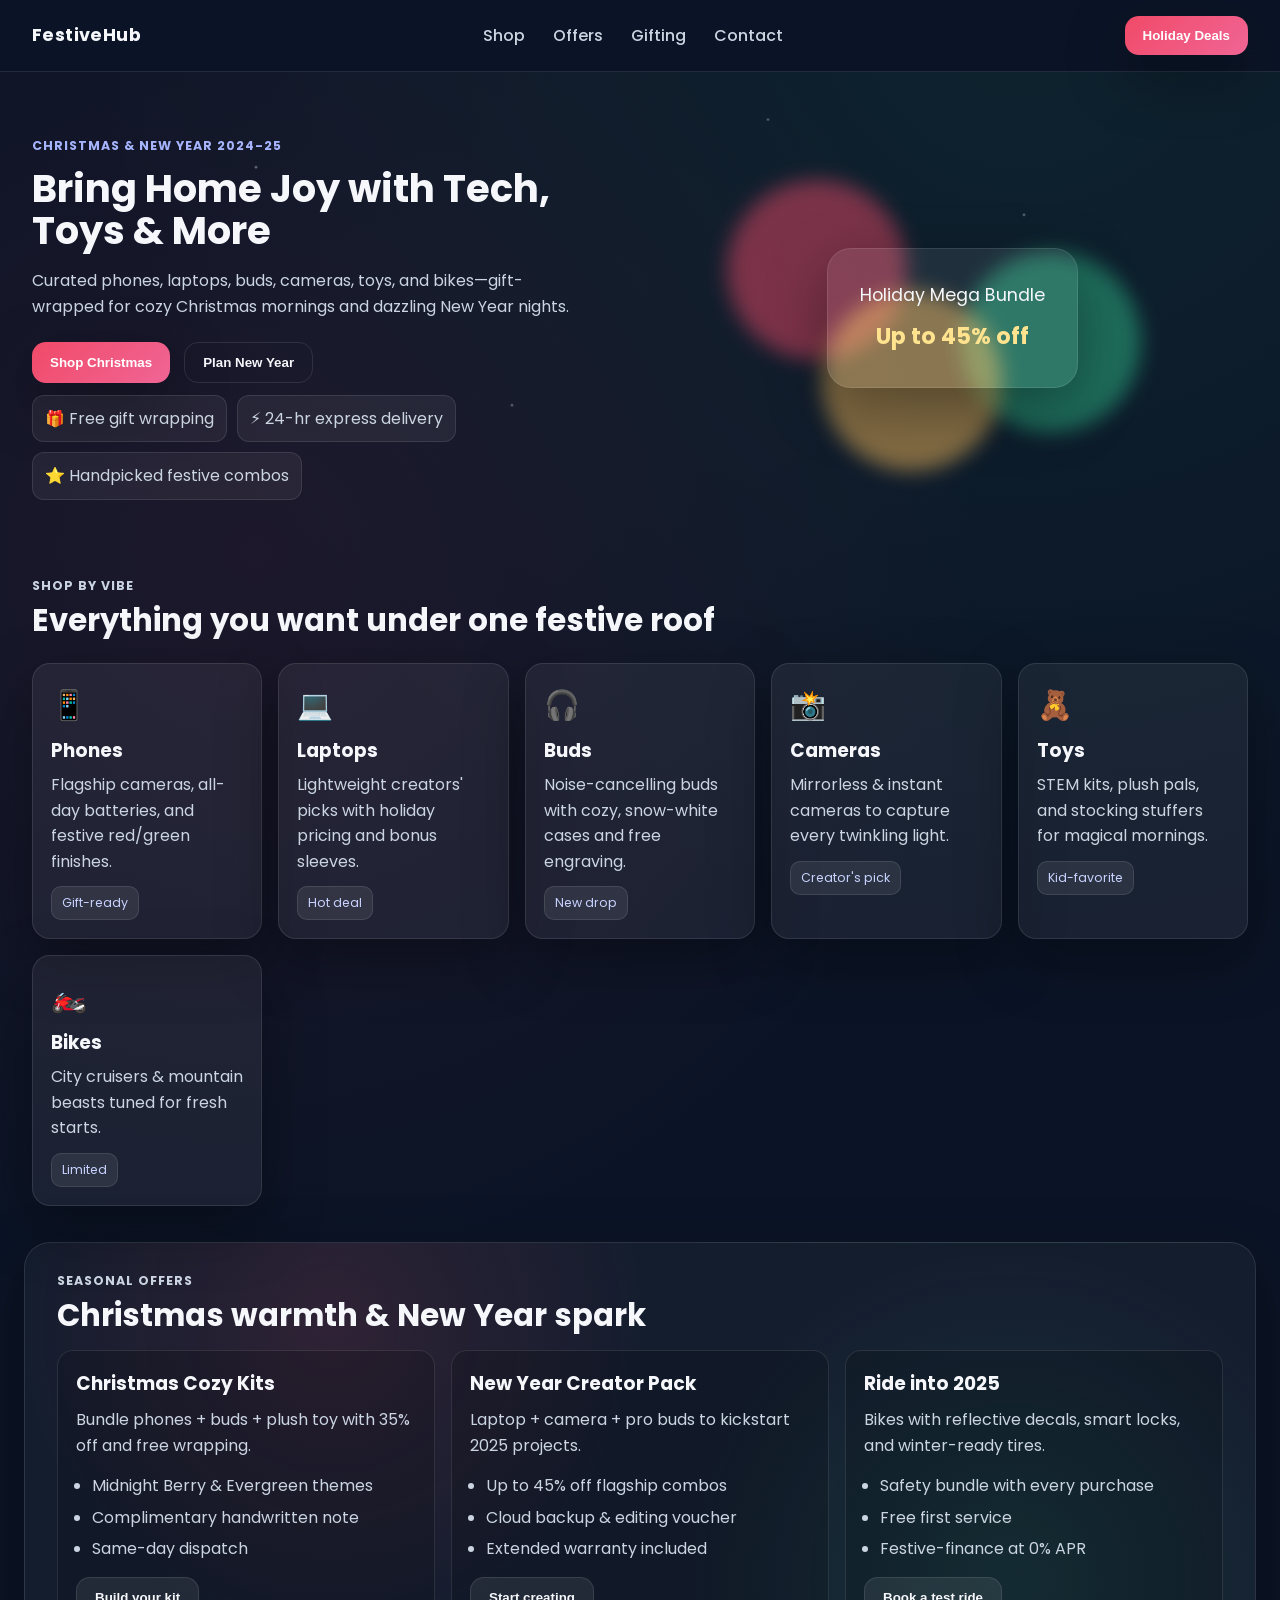
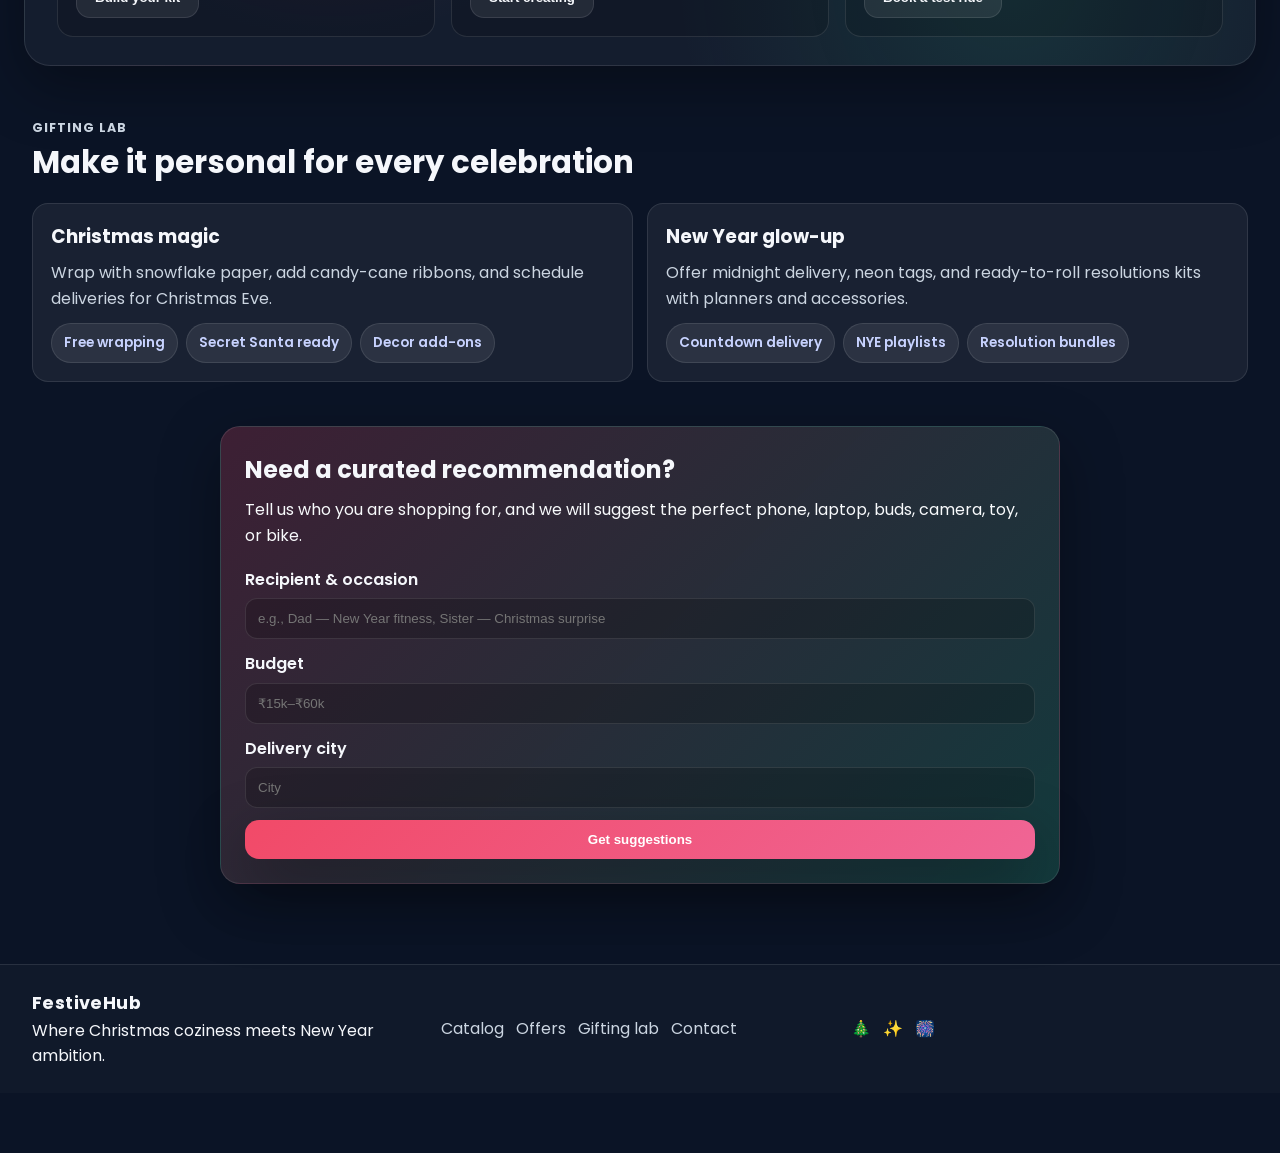
==== index.html @ 0bba8735 "Add festive holiday landing page" ====
<!DOCTYPE html>
<html lang="en">
<head>
  <meta charset="UTF-8" />
  <meta name="viewport" content="width=device-width, initial-scale=1.0" />
  <title>Holiday Tech & Toys Bazaar</title>
  <link rel="preconnect" href="https://fonts.googleapis.com">
  <link rel="preconnect" href="https://fonts.gstatic.com" crossorigin>
  <link href="https://fonts.googleapis.com/css2?family=Poppins:wght@300;400;600;700&display=swap" rel="stylesheet">
  <link rel="stylesheet" href="styles.css" />
</head>
<body>
  <header class="topbar">
    <div class="logo">FestiveHub</div>
    <nav class="nav">
      <a href="#categories">Shop</a>
      <a href="#offers">Offers</a>
      <a href="#gifting">Gifting</a>
      <a href="#contact">Contact</a>
    </nav>
    <button class="cta">Holiday Deals</button>
  </header>

  <main>
    <section class="hero">
      <div class="hero__content">
        <p class="eyebrow">Christmas &amp; New Year 2024-25</p>
        <h1>Bring Home Joy with Tech, Toys &amp; More</h1>
        <p class="lead">Curated phones, laptops, buds, cameras, toys, and bikes—gift-wrapped for cozy Christmas mornings and dazzling New Year nights.</p>
        <div class="hero__actions">
          <button class="primary">Shop Christmas</button>
          <button class="ghost">Plan New Year</button>
        </div>
        <div class="hero__badges">
          <span>🎁 Free gift wrapping</span>
          <span>⚡ 24-hr express delivery</span>
          <span>⭐ Handpicked festive combos</span>
        </div>
      </div>
      <div class="hero__visual">
        <div class="orb orb--red"></div>
        <div class="orb orb--green"></div>
        <div class="orb orb--gold"></div>
        <div class="card">Holiday Mega Bundle<br><strong>Up to 45% off</strong></div>
      </div>
      <div class="snow"></div>
    </section>

    <section id="categories" class="section">
      <div class="section__header">
        <p class="eyebrow">Shop by vibe</p>
        <h2>Everything you want under one festive roof</h2>
      </div>
      <div class="grid grid--categories">
        <article class="card-tile">
          <div class="icon">📱</div>
          <h3>Phones</h3>
          <p>Flagship cameras, all-day batteries, and festive red/green finishes.</p>
          <span class="tag">Gift-ready</span>
        </article>
        <article class="card-tile">
          <div class="icon">💻</div>
          <h3>Laptops</h3>
          <p>Lightweight creators' picks with holiday pricing and bonus sleeves.</p>
          <span class="tag">Hot deal</span>
        </article>
        <article class="card-tile">
          <div class="icon">🎧</div>
          <h3>Buds</h3>
          <p>Noise-cancelling buds with cozy, snow-white cases and free engraving.</p>
          <span class="tag">New drop</span>
        </article>
        <article class="card-tile">
          <div class="icon">📸</div>
          <h3>Cameras</h3>
          <p>Mirrorless &amp; instant cameras to capture every twinkling light.</p>
          <span class="tag">Creator's pick</span>
        </article>
        <article class="card-tile">
          <div class="icon">🧸</div>
          <h3>Toys</h3>
          <p>STEM kits, plush pals, and stocking stuffers for magical mornings.</p>
          <span class="tag">Kid-favorite</span>
        </article>
        <article class="card-tile">
          <div class="icon">🏍️</div>
          <h3>Bikes</h3>
          <p>City cruisers &amp; mountain beasts tuned for fresh starts.</p>
          <span class="tag">Limited</span>
        </article>
      </div>
    </section>

    <section id="offers" class="section section--accent">
      <div class="section__header">
        <p class="eyebrow">Seasonal offers</p>
        <h2>Christmas warmth &amp; New Year spark</h2>
      </div>
      <div class="grid grid--offers">
        <article class="offer">
          <h3>Christmas Cozy Kits</h3>
          <p>Bundle phones + buds + plush toy with 35% off and free wrapping.</p>
          <ul>
            <li>Midnight Berry &amp; Evergreen themes</li>
            <li>Complimentary handwritten note</li>
            <li>Same-day dispatch</li>
          </ul>
          <button class="secondary">Build your kit</button>
        </article>
        <article class="offer">
          <h3>New Year Creator Pack</h3>
          <p>Laptop + camera + pro buds to kickstart 2025 projects.</p>
          <ul>
            <li>Up to 45% off flagship combos</li>
            <li>Cloud backup &amp; editing voucher</li>
            <li>Extended warranty included</li>
          </ul>
          <button class="secondary">Start creating</button>
        </article>
        <article class="offer">
          <h3>Ride into 2025</h3>
          <p>Bikes with reflective decals, smart locks, and winter-ready tires.</p>
          <ul>
            <li>Safety bundle with every purchase</li>
            <li>Free first service</li>
            <li>Festive-finance at 0% APR</li>
          </ul>
          <button class="secondary">Book a test ride</button>
        </article>
      </div>
    </section>

    <section id="gifting" class="section section--split">
      <div class="section__header">
        <p class="eyebrow">Gifting lab</p>
        <h2>Make it personal for every celebration</h2>
      </div>
      <div class="split">
        <div class="panel">
          <h3>Christmas magic</h3>
          <p>Wrap with snowflake paper, add candy-cane ribbons, and schedule deliveries for Christmas Eve.</p>
          <div class="pill-group">
            <span class="pill">Free wrapping</span>
            <span class="pill">Secret Santa ready</span>
            <span class="pill">Decor add-ons</span>
          </div>
        </div>
        <div class="panel">
          <h3>New Year glow-up</h3>
          <p>Offer midnight delivery, neon tags, and ready-to-roll resolutions kits with planners and accessories.</p>
          <div class="pill-group">
            <span class="pill">Countdown delivery</span>
            <span class="pill">NYE playlists</span>
            <span class="pill">Resolution bundles</span>
          </div>
        </div>
      </div>
    </section>

    <section id="contact" class="section section--cta">
      <div class="cta-block">
        <h2>Need a curated recommendation?</h2>
        <p>Tell us who you are shopping for, and we will suggest the perfect phone, laptop, buds, camera, toy, or bike.</p>
        <form class="cta-form">
          <label>
            Recipient &amp; occasion
            <input type="text" placeholder="e.g., Dad — New Year fitness, Sister — Christmas surprise" required />
          </label>
          <label>
            Budget
            <input type="text" placeholder="₹15k–₹60k" />
          </label>
          <label>
            Delivery city
            <input type="text" placeholder="City" />
          </label>
          <button type="submit" class="primary">Get suggestions</button>
        </form>
      </div>
    </section>
  </main>

  <footer class="footer">
    <div>
      <div class="logo">FestiveHub</div>
      <p>Where Christmas coziness meets New Year ambition.</p>
    </div>
    <div class="footer__links">
      <a href="#categories">Catalog</a>
      <a href="#offers">Offers</a>
      <a href="#gifting">Gifting lab</a>
      <a href="#contact">Contact</a>
    </div>
    <div class="footer__socials">
      <span>🎄</span>
      <span>✨</span>
      <span>🎆</span>
    </div>
  </footer>
</body>
</html>
---- styles.css ----
:root {
  --bg: #0b1426;
  --card: rgba(255, 255, 255, 0.06);
  --accent: #f14a68;
  --accent-2: #35d399;
  --text: #f5f7fb;
  --muted: #cbd5e1;
  --border: rgba(255, 255, 255, 0.1);
  --shadow: 0 20px 60px rgba(0, 0, 0, 0.35);
}

* {
  box-sizing: border-box;
  margin: 0;
  padding: 0;
}

body {
  font-family: 'Poppins', system-ui, -apple-system, sans-serif;
  background: radial-gradient(circle at 20% 20%, rgba(241, 74, 104, 0.08), transparent 30%),
    radial-gradient(circle at 80% 0%, rgba(53, 211, 153, 0.08), transparent 32%),
    var(--bg);
  color: var(--text);
  line-height: 1.6;
  min-height: 100vh;
  padding-bottom: 60px;
}

.topbar {
  position: sticky;
  top: 0;
  z-index: 20;
  display: flex;
  align-items: center;
  justify-content: space-between;
  padding: 16px 32px;
  background: rgba(11, 20, 38, 0.92);
  backdrop-filter: blur(12px);
  border-bottom: 1px solid var(--border);
}

.logo {
  font-weight: 700;
  letter-spacing: 0.4px;
  font-size: 1.1rem;
}

.nav a {
  color: var(--muted);
  text-decoration: none;
  margin: 0 12px;
  font-weight: 500;
  transition: color 0.2s ease;
}

.nav a:hover {
  color: var(--text);
}

.cta,
.primary,
.ghost,
.secondary {
  border: none;
  outline: none;
  cursor: pointer;
  font-weight: 600;
  padding: 12px 18px;
  border-radius: 14px;
  transition: transform 0.15s ease, box-shadow 0.2s ease, background 0.2s ease;
}

.cta,
.primary {
  background: linear-gradient(135deg, var(--accent), #f06595);
  color: #fff;
  box-shadow: var(--shadow);
}

.ghost {
  background: transparent;
  color: var(--text);
  border: 1px solid var(--border);
}

.secondary {
  background: rgba(255, 255, 255, 0.08);
  color: var(--text);
  border: 1px solid var(--border);
}

.cta:hover,
.primary:hover,
.ghost:hover,
.secondary:hover {
  transform: translateY(-1px);
  box-shadow: 0 10px 30px rgba(0, 0, 0, 0.2);
}

.hero {
  display: grid;
  grid-template-columns: repeat(auto-fit, minmax(320px, 1fr));
  gap: 32px;
  padding: 64px 32px 48px;
  position: relative;
  overflow: hidden;
}

.hero__content h1 {
  font-size: clamp(2.4rem, 3vw, 3.4rem);
  line-height: 1.1;
  margin: 12px 0 16px;
}

.hero__content .lead {
  color: var(--muted);
  max-width: 560px;
}

.hero__actions {
  display: flex;
  gap: 14px;
  margin: 22px 0 12px;
  flex-wrap: wrap;
}

.hero__badges {
  display: flex;
  gap: 10px;
  flex-wrap: wrap;
  color: var(--muted);
}

.hero__badges span {
  padding: 10px 12px;
  border-radius: 12px;
  background: rgba(255, 255, 255, 0.06);
  border: 1px solid var(--border);
}

.hero__visual {
  position: relative;
  min-height: 260px;
  display: grid;
  place-items: center;
}

.orb {
  position: absolute;
  width: 180px;
  height: 180px;
  border-radius: 50%;
  filter: blur(10px);
  opacity: 0.8;
}

.orb--red { background: rgba(241, 74, 104, 0.6); top: 12%; left: 12%; }
.orb--green { background: rgba(53, 211, 153, 0.55); top: 32%; right: 18%; }
.orb--gold { background: rgba(255, 193, 94, 0.6); bottom: 8%; left: 28%; }

.hero__visual .card {
  position: relative;
  padding: 32px;
  border-radius: 24px;
  background: rgba(255, 255, 255, 0.08);
  border: 1px solid var(--border);
  box-shadow: var(--shadow);
  text-align: center;
  font-size: 1.1rem;
  color: var(--text);
}

.hero__visual .card strong {
  display: block;
  margin-top: 10px;
  font-size: 1.4rem;
  color: #ffe38f;
}

.snow {
  pointer-events: none;
  position: absolute;
  inset: 0;
  background-image: radial-gradient(2px 2px at 20% 20%, rgba(255, 255, 255, 0.8), transparent),
    radial-gradient(2px 2px at 80% 30%, rgba(255, 255, 255, 0.7), transparent),
    radial-gradient(2px 2px at 40% 70%, rgba(255, 255, 255, 0.65), transparent),
    radial-gradient(2px 2px at 60% 10%, rgba(255, 255, 255, 0.6), transparent);
  animation: snowfall 8s linear infinite;
  opacity: 0.6;
}

@keyframes snowfall {
  from { background-position: 0 0, 0 0, 0 0, 0 0; }
  to { background-position: 0 50px, 0 80px, 0 60px, 0 70px; }
}

.section {
  padding: 28px 32px 12px;
}

.section__header h2 {
  font-size: clamp(1.8rem, 2.4vw, 2.4rem);
  margin-bottom: 10px;
}

.section__header p {
  color: var(--muted);
}

.eyebrow {
  letter-spacing: 0.08em;
  text-transform: uppercase;
  font-weight: 700;
  font-size: 0.78rem;
  color: #a5b4fc;
}

.grid {
  display: grid;
  gap: 16px;
}

.grid--categories {
  grid-template-columns: repeat(auto-fit, minmax(220px, 1fr));
  margin-top: 18px;
}

.card-tile {
  padding: 18px;
  background: var(--card);
  border-radius: 18px;
  border: 1px solid var(--border);
  box-shadow: var(--shadow);
  min-height: 180px;
}

.card-tile .icon {
  font-size: 1.8rem;
  margin-bottom: 8px;
}

.card-tile p {
  color: var(--muted);
  margin: 6px 0 12px;
}

.tag {
  display: inline-block;
  padding: 6px 10px;
  border-radius: 10px;
  background: rgba(255, 255, 255, 0.08);
  color: #c7d2fe;
  font-size: 0.78rem;
  border: 1px solid var(--border);
}

.section--accent {
  margin: 24px;
  border-radius: 26px;
  background: radial-gradient(circle at 25% 20%, rgba(241, 74, 104, 0.12), transparent 32%),
    radial-gradient(circle at 80% 80%, rgba(53, 211, 153, 0.12), transparent 32%),
    rgba(255, 255, 255, 0.04);
  border: 1px solid var(--border);
  box-shadow: var(--shadow);
}

.grid--offers {
  grid-template-columns: repeat(auto-fit, minmax(260px, 1fr));
  margin: 8px 0 16px;
}

.offer {
  padding: 18px;
  border-radius: 16px;
  border: 1px solid var(--border);
  background: rgba(0, 0, 0, 0.15);
}

.offer h3 { margin-bottom: 8px; }
.offer p { color: var(--muted); margin-bottom: 12px; }
.offer ul { margin: 0 0 12px 16px; color: var(--muted); }
.offer li { padding: 3px 0; }

.section--split .split {
  display: grid;
  grid-template-columns: repeat(auto-fit, minmax(280px, 1fr));
  gap: 14px;
  margin-top: 16px;
}

.panel {
  padding: 18px;
  border-radius: 16px;
  border: 1px solid var(--border);
  background: var(--card);
}

.panel p { color: var(--muted); margin: 8px 0 12px; }

.pill-group { display: flex; flex-wrap: wrap; gap: 8px; }
.pill {
  padding: 8px 12px;
  border-radius: 999px;
  background: rgba(255, 255, 255, 0.08);
  border: 1px solid var(--border);
  color: #c7d2fe;
  font-weight: 600;
  font-size: 0.85rem;
}

.section--cta {
  padding: 32px 32px 48px;
}

.cta-block {
  margin: 0 auto;
  max-width: 840px;
  padding: 24px;
  border-radius: 20px;
  background: linear-gradient(135deg, rgba(241, 74, 104, 0.22), rgba(53, 211, 153, 0.2));
  border: 1px solid var(--border);
  box-shadow: var(--shadow);
}

.cta-block p { color: #f8fafc; margin: 8px 0 18px; }

.cta-form {
  display: grid;
  gap: 12px;
}

.cta-form label {
  display: grid;
  gap: 6px;
  font-weight: 600;
  color: var(--text);
}

.cta-form input {
  padding: 12px;
  border-radius: 12px;
  border: 1px solid var(--border);
  background: rgba(0, 0, 0, 0.2);
  color: var(--text);
  outline: none;
}

.cta-form input:focus {
  border-color: rgba(241, 74, 104, 0.8);
  box-shadow: 0 0 0 3px rgba(241, 74, 104, 0.2);
}

.footer {
  margin-top: 32px;
  padding: 24px 32px;
  display: grid;
  grid-template-columns: repeat(auto-fit, minmax(180px, 1fr));
  gap: 12px;
  align-items: center;
  border-top: 1px solid var(--border);
  background: rgba(255, 255, 255, 0.02);
}

.footer__links,
.footer__socials {
  display: flex;
  gap: 12px;
  flex-wrap: wrap;
}

.footer__links a {
  color: var(--muted);
  text-decoration: none;
}

.footer__links a:hover { color: var(--text); }

@media (max-width: 720px) {
  .topbar { flex-wrap: wrap; gap: 12px; }
  .nav { width: 100%; display: flex; justify-content: space-between; }
  .hero { padding-top: 32px; }
  .cta-form { grid-template-columns: 1fr; }
}
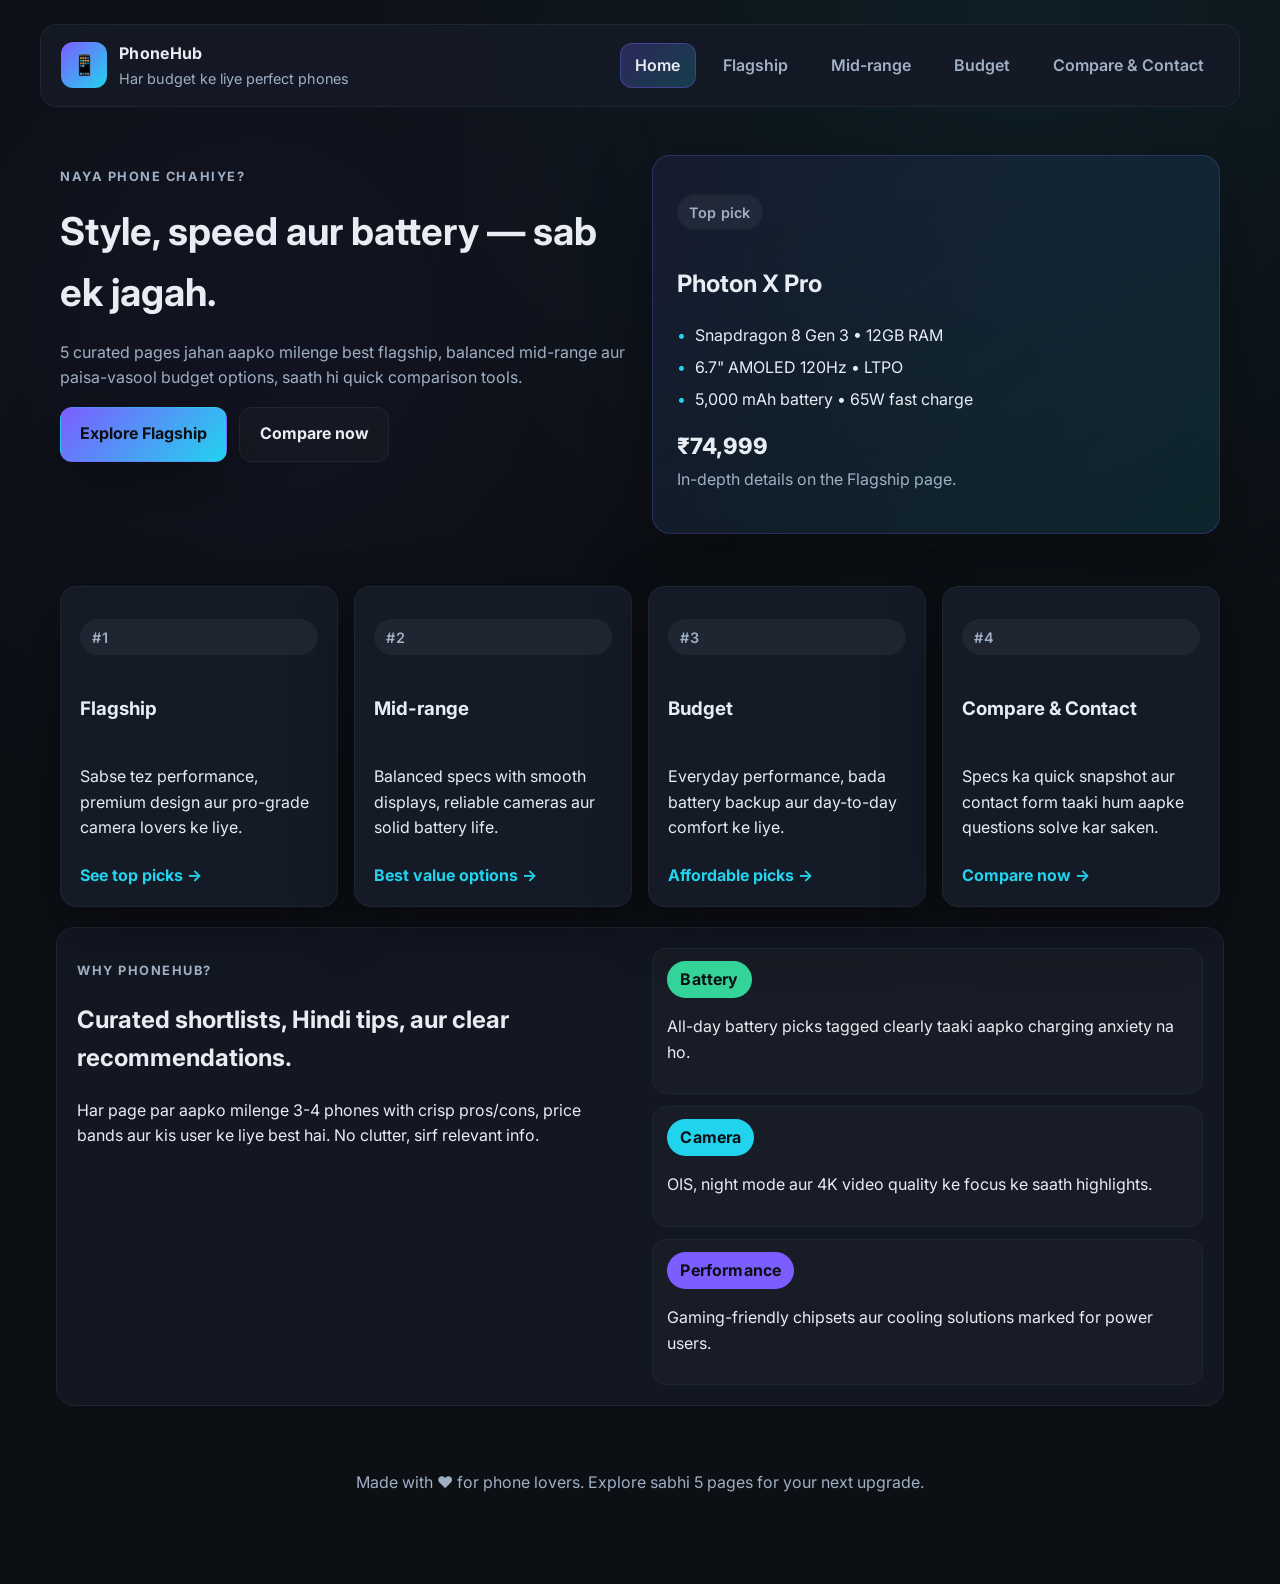
==== commit e88ea245: "Add PhoneHub multi-page phone website" ====
--- a/index.html
+++ b/index.html
@@ -1,201 +1,105 @@
 <!DOCTYPE html>
 <html lang="en">
 <head>
-  <meta charset="UTF-8" />
-  <meta name="viewport" content="width=device-width, initial-scale=1.0" />
-  <title>Holiday Tech & Toys Bazaar</title>
-  <link rel="preconnect" href="https://fonts.googleapis.com">
-  <link rel="preconnect" href="https://fonts.gstatic.com" crossorigin>
-  <link href="https://fonts.googleapis.com/css2?family=Poppins:wght@300;400;600;700&display=swap" rel="stylesheet">
-  <link rel="stylesheet" href="styles.css" />
+  <meta charset="UTF-8">
+  <meta name="viewport" content="width=device-width, initial-scale=1.0">
+  <title>PhoneHub | Home</title>
+  <link rel="stylesheet" href="assets/style.css">
 </head>
 <body>
-  <header class="topbar">
-    <div class="logo">FestiveHub</div>
-    <nav class="nav">
-      <a href="#categories">Shop</a>
-      <a href="#offers">Offers</a>
-      <a href="#gifting">Gifting</a>
-      <a href="#contact">Contact</a>
+  <header class="site-header">
+    <div class="brand">
+      <span class="brand-mark">📱</span>
+      <div>
+        <p class="brand-name">PhoneHub</p>
+        <p class="brand-tagline">Har budget ke liye perfect phones</p>
+      </div>
+    </div>
+    <nav>
+      <a class="active" href="index.html">Home</a>
+      <a href="flagship.html">Flagship</a>
+      <a href="midrange.html">Mid-range</a>
+      <a href="budget.html">Budget</a>
+      <a href="compare.html">Compare & Contact</a>
     </nav>
-    <button class="cta">Holiday Deals</button>
   </header>
 
   <main>
     <section class="hero">
-      <div class="hero__content">
-        <p class="eyebrow">Christmas &amp; New Year 2024-25</p>
-        <h1>Bring Home Joy with Tech, Toys &amp; More</h1>
-        <p class="lead">Curated phones, laptops, buds, cameras, toys, and bikes—gift-wrapped for cozy Christmas mornings and dazzling New Year nights.</p>
-        <div class="hero__actions">
-          <button class="primary">Shop Christmas</button>
-          <button class="ghost">Plan New Year</button>
-        </div>
-        <div class="hero__badges">
-          <span>🎁 Free gift wrapping</span>
-          <span>⚡ 24-hr express delivery</span>
-          <span>⭐ Handpicked festive combos</span>
+      <div class="hero-text">
+        <p class="eyebrow">Naya phone chahiye?</p>
+        <h1>Style, speed aur battery — sab ek jagah.</h1>
+        <p class="lead">5 curated pages jahan aapko milenge best flagship, balanced mid-range aur paisa-vasool budget options, saath hi quick comparison tools.</p>
+        <div class="hero-actions">
+          <a class="btn primary" href="flagship.html">Explore Flagship</a>
+          <a class="btn ghost" href="compare.html">Compare now</a>
         </div>
       </div>
-      <div class="hero__visual">
-        <div class="orb orb--red"></div>
-        <div class="orb orb--green"></div>
-        <div class="orb orb--gold"></div>
-        <div class="card">Holiday Mega Bundle<br><strong>Up to 45% off</strong></div>
-      </div>
-      <div class="snow"></div>
-    </section>
-
-    <section id="categories" class="section">
-      <div class="section__header">
-        <p class="eyebrow">Shop by vibe</p>
-        <h2>Everything you want under one festive roof</h2>
-      </div>
-      <div class="grid grid--categories">
-        <article class="card-tile">
-          <div class="icon">📱</div>
-          <h3>Phones</h3>
-          <p>Flagship cameras, all-day batteries, and festive red/green finishes.</p>
-          <span class="tag">Gift-ready</span>
-        </article>
-        <article class="card-tile">
-          <div class="icon">💻</div>
-          <h3>Laptops</h3>
-          <p>Lightweight creators' picks with holiday pricing and bonus sleeves.</p>
-          <span class="tag">Hot deal</span>
-        </article>
-        <article class="card-tile">
-          <div class="icon">🎧</div>
-          <h3>Buds</h3>
-          <p>Noise-cancelling buds with cozy, snow-white cases and free engraving.</p>
-          <span class="tag">New drop</span>
-        </article>
-        <article class="card-tile">
-          <div class="icon">📸</div>
-          <h3>Cameras</h3>
-          <p>Mirrorless &amp; instant cameras to capture every twinkling light.</p>
-          <span class="tag">Creator's pick</span>
-        </article>
-        <article class="card-tile">
-          <div class="icon">🧸</div>
-          <h3>Toys</h3>
-          <p>STEM kits, plush pals, and stocking stuffers for magical mornings.</p>
-          <span class="tag">Kid-favorite</span>
-        </article>
-        <article class="card-tile">
-          <div class="icon">🏍️</div>
-          <h3>Bikes</h3>
-          <p>City cruisers &amp; mountain beasts tuned for fresh starts.</p>
-          <span class="tag">Limited</span>
-        </article>
+      <div class="hero-card">
+        <p class="card-label">Top pick</p>
+        <h2>Photon X Pro</h2>
+        <ul class="spec-list">
+          <li>Snapdragon 8 Gen 3 • 12GB RAM</li>
+          <li>6.7" AMOLED 120Hz • LTPO</li>
+          <li>5,000 mAh battery • 65W fast charge</li>
+        </ul>
+        <p class="price">₹74,999</p>
+        <p class="note">In-depth details on the Flagship page.</p>
       </div>
     </section>
 
-    <section id="offers" class="section section--accent">
-      <div class="section__header">
-        <p class="eyebrow">Seasonal offers</p>
-        <h2>Christmas warmth &amp; New Year spark</h2>
+    <section class="grid">
+      <div class="card">
+        <p class="card-label">#1</p>
+        <h3>Flagship</h3>
+        <p>Sabse tez performance, premium design aur pro-grade camera lovers ke liye.</p>
+        <a class="inline-link" href="flagship.html">See top picks →</a>
       </div>
-      <div class="grid grid--offers">
-        <article class="offer">
-          <h3>Christmas Cozy Kits</h3>
-          <p>Bundle phones + buds + plush toy with 35% off and free wrapping.</p>
-          <ul>
-            <li>Midnight Berry &amp; Evergreen themes</li>
-            <li>Complimentary handwritten note</li>
-            <li>Same-day dispatch</li>
-          </ul>
-          <button class="secondary">Build your kit</button>
-        </article>
-        <article class="offer">
-          <h3>New Year Creator Pack</h3>
-          <p>Laptop + camera + pro buds to kickstart 2025 projects.</p>
-          <ul>
-            <li>Up to 45% off flagship combos</li>
-            <li>Cloud backup &amp; editing voucher</li>
-            <li>Extended warranty included</li>
-          </ul>
-          <button class="secondary">Start creating</button>
-        </article>
-        <article class="offer">
-          <h3>Ride into 2025</h3>
-          <p>Bikes with reflective decals, smart locks, and winter-ready tires.</p>
-          <ul>
-            <li>Safety bundle with every purchase</li>
-            <li>Free first service</li>
-            <li>Festive-finance at 0% APR</li>
-          </ul>
-          <button class="secondary">Book a test ride</button>
-        </article>
+      <div class="card">
+        <p class="card-label">#2</p>
+        <h3>Mid-range</h3>
+        <p>Balanced specs with smooth displays, reliable cameras aur solid battery life.</p>
+        <a class="inline-link" href="midrange.html">Best value options →</a>
+      </div>
+      <div class="card">
+        <p class="card-label">#3</p>
+        <h3>Budget</h3>
+        <p>Everyday performance, bada battery backup aur day-to-day comfort ke liye.</p>
+        <a class="inline-link" href="budget.html">Affordable picks →</a>
+      </div>
+      <div class="card">
+        <p class="card-label">#4</p>
+        <h3>Compare & Contact</h3>
+        <p>Specs ka quick snapshot aur contact form taaki hum aapke questions solve kar saken.</p>
+        <a class="inline-link" href="compare.html">Compare now →</a>
       </div>
     </section>
 
-    <section id="gifting" class="section section--split">
-      <div class="section__header">
-        <p class="eyebrow">Gifting lab</p>
-        <h2>Make it personal for every celebration</h2>
+    <section class="highlight">
+      <div>
+        <p class="eyebrow">Why PhoneHub?</p>
+        <h2>Curated shortlists, Hindi tips, aur clear recommendations.</h2>
+        <p>Har page par aapko milenge 3-4 phones with crisp pros/cons, price bands aur kis user ke liye best hai. No clutter, sirf relevant info.</p>
       </div>
-      <div class="split">
-        <div class="panel">
-          <h3>Christmas magic</h3>
-          <p>Wrap with snowflake paper, add candy-cane ribbons, and schedule deliveries for Christmas Eve.</p>
-          <div class="pill-group">
-            <span class="pill">Free wrapping</span>
-            <span class="pill">Secret Santa ready</span>
-            <span class="pill">Decor add-ons</span>
-          </div>
+      <div class="list">
+        <div class="list-item">
+          <span class="pill success">Battery</span>
+          <p>All-day battery picks tagged clearly taaki aapko charging anxiety na ho.</p>
         </div>
-        <div class="panel">
-          <h3>New Year glow-up</h3>
-          <p>Offer midnight delivery, neon tags, and ready-to-roll resolutions kits with planners and accessories.</p>
-          <div class="pill-group">
-            <span class="pill">Countdown delivery</span>
-            <span class="pill">NYE playlists</span>
-            <span class="pill">Resolution bundles</span>
-          </div>
+        <div class="list-item">
+          <span class="pill info">Camera</span>
+          <p>OIS, night mode aur 4K video quality ke focus ke saath highlights.</p>
         </div>
-      </div>
-    </section>
-
-    <section id="contact" class="section section--cta">
-      <div class="cta-block">
-        <h2>Need a curated recommendation?</h2>
-        <p>Tell us who you are shopping for, and we will suggest the perfect phone, laptop, buds, camera, toy, or bike.</p>
-        <form class="cta-form">
-          <label>
-            Recipient &amp; occasion
-            <input type="text" placeholder="e.g., Dad — New Year fitness, Sister — Christmas surprise" required />
-          </label>
-          <label>
-            Budget
-            <input type="text" placeholder="₹15k–₹60k" />
-          </label>
-          <label>
-            Delivery city
-            <input type="text" placeholder="City" />
-          </label>
-          <button type="submit" class="primary">Get suggestions</button>
-        </form>
+        <div class="list-item">
+          <span class="pill accent">Performance</span>
+          <p>Gaming-friendly chipsets aur cooling solutions marked for power users.</p>
+        </div>
       </div>
     </section>
   </main>
 
-  <footer class="footer">
-    <div>
-      <div class="logo">FestiveHub</div>
-      <p>Where Christmas coziness meets New Year ambition.</p>
-    </div>
-    <div class="footer__links">
-      <a href="#categories">Catalog</a>
-      <a href="#offers">Offers</a>
-      <a href="#gifting">Gifting lab</a>
-      <a href="#contact">Contact</a>
-    </div>
-    <div class="footer__socials">
-      <span>🎄</span>
-      <span>✨</span>
-      <span>🎆</span>
-    </div>
+  <footer class="site-footer">
+    <p>Made with ❤️ for phone lovers. Explore sabhi 5 pages for your next upgrade.</p>
   </footer>
 </body>
 </html>
--- a/assets/style.css
+++ b/assets/style.css
@@ -0,0 +1,469 @@
+@import url('https://fonts.googleapis.com/css2?family=Inter:wght@400;500;600;700&display=swap');
+
+:root {
+  --bg: #0c0f14;
+  --panel: #121722;
+  --muted: #9fb0c5;
+  --border: #1f2633;
+  --accent: #7c5dff;
+  --accent-2: #22d3ee;
+  --success: #34d399;
+  --danger: #f87171;
+  --text: #e8ecf3;
+  --card: #141a26;
+  --shadow: 0 20px 60px rgba(0, 0, 0, 0.35);
+}
+
+*,
+*::before,
+*::after {
+  box-sizing: border-box;
+}
+
+body {
+  margin: 0;
+  font-family: 'Inter', system-ui, -apple-system, BlinkMacSystemFont, 'Segoe UI', sans-serif;
+  background: radial-gradient(circle at 20% 20%, rgba(124, 93, 255, 0.06), transparent 32%),
+              radial-gradient(circle at 80% 0%, rgba(34, 211, 238, 0.08), transparent 35%),
+              var(--bg);
+  color: var(--text);
+  line-height: 1.6;
+  padding: 0 1rem 3rem;
+}
+
+a {
+  color: inherit;
+  text-decoration: none;
+}
+
+.site-header {
+  max-width: 1200px;
+  margin: 1.5rem auto 1rem;
+  padding: 1rem 1.25rem;
+  background: rgba(20, 26, 38, 0.85);
+  border: 1px solid var(--border);
+  border-radius: 16px;
+  display: flex;
+  justify-content: space-between;
+  align-items: center;
+  gap: 1rem;
+  position: sticky;
+  top: 10px;
+  backdrop-filter: blur(8px);
+  z-index: 10;
+}
+
+.brand {
+  display: flex;
+  gap: 0.75rem;
+  align-items: center;
+}
+
+.brand-mark {
+  width: 46px;
+  height: 46px;
+  display: grid;
+  place-items: center;
+  border-radius: 12px;
+  background: linear-gradient(135deg, var(--accent), var(--accent-2));
+  font-size: 1.25rem;
+  color: #0c0f14;
+  font-weight: 700;
+}
+
+.brand-name {
+  margin: 0;
+  font-weight: 700;
+  letter-spacing: 0.02em;
+}
+
+.brand-tagline {
+  margin: 0;
+  color: var(--muted);
+  font-size: 0.9rem;
+}
+
+nav {
+  display: flex;
+  gap: 0.75rem;
+  flex-wrap: wrap;
+}
+
+nav a {
+  padding: 0.55rem 0.9rem;
+  border-radius: 12px;
+  font-weight: 600;
+  color: var(--muted);
+  border: 1px solid transparent;
+  transition: all 0.2s ease;
+}
+
+nav a:hover {
+  color: var(--text);
+  border-color: var(--border);
+  background: rgba(124, 93, 255, 0.08);
+}
+
+nav a.active {
+  color: var(--text);
+  background: linear-gradient(135deg, rgba(124, 93, 255, 0.25), rgba(34, 211, 238, 0.2));
+  border: 1px solid rgba(124, 93, 255, 0.35);
+}
+
+main {
+  max-width: 1200px;
+  margin: 0 auto;
+}
+
+.hero {
+  display: grid;
+  grid-template-columns: repeat(auto-fit, minmax(320px, 1fr));
+  gap: 1.5rem;
+  padding: 2rem 1.25rem;
+  margin-top: 0.5rem;
+}
+
+.hero-text h1 {
+  font-size: clamp(1.9rem, 3vw, 2.6rem);
+  margin: 0.2rem 0 0.5rem;
+}
+
+.lead {
+  color: var(--muted);
+  max-width: 620px;
+  margin-bottom: 1rem;
+}
+
+.hero-actions {
+  display: flex;
+  gap: 0.75rem;
+  flex-wrap: wrap;
+}
+
+.btn {
+  display: inline-flex;
+  align-items: center;
+  justify-content: center;
+  gap: 0.4rem;
+  padding: 0.85rem 1.2rem;
+  border-radius: 12px;
+  font-weight: 700;
+  border: 1px solid transparent;
+  cursor: pointer;
+  transition: transform 0.15s ease, box-shadow 0.2s ease, background 0.2s ease;
+}
+
+.btn.primary {
+  background: linear-gradient(135deg, var(--accent), var(--accent-2));
+  color: #0c0f14;
+  box-shadow: var(--shadow);
+}
+
+.btn.ghost {
+  border: 1px solid var(--border);
+  color: var(--text);
+  background: rgba(255, 255, 255, 0.02);
+}
+
+.btn.full {
+  width: 100%;
+}
+
+.btn:hover {
+  transform: translateY(-1px);
+  box-shadow: 0 20px 30px rgba(0, 0, 0, 0.25);
+}
+
+.hero-card {
+  background: linear-gradient(145deg, rgba(124, 93, 255, 0.08), rgba(34, 211, 238, 0.1));
+  border: 1px solid rgba(124, 93, 255, 0.25);
+  border-radius: 18px;
+  padding: 1.5rem;
+  box-shadow: var(--shadow);
+}
+
+.card-label {
+  display: inline-flex;
+  align-items: center;
+  gap: 0.35rem;
+  padding: 0.35rem 0.7rem;
+  background: rgba(255, 255, 255, 0.05);
+  border: 1px solid var(--border);
+  border-radius: 999px;
+  color: var(--muted);
+  font-size: 0.9rem;
+  font-weight: 600;
+  letter-spacing: 0.01em;
+}
+
+.spec-list {
+  list-style: none;
+  padding: 0;
+  margin: 1rem 0;
+  color: var(--text);
+}
+
+.spec-list li {
+  margin-bottom: 0.4rem;
+  padding-left: 1.1rem;
+  position: relative;
+}
+
+.spec-list li::before {
+  content: '•';
+  position: absolute;
+  left: 0;
+  color: var(--accent-2);
+}
+
+.price {
+  font-weight: 800;
+  font-size: 1.4rem;
+  margin: 0.2rem 0;
+}
+
+.note {
+  color: var(--muted);
+  margin-top: 0;
+}
+
+.grid {
+  display: grid;
+  grid-template-columns: repeat(auto-fit, minmax(240px, 1fr));
+  gap: 1rem;
+  padding: 1.25rem;
+}
+
+.cards {
+  display: grid;
+  grid-template-columns: 1fr;
+  gap: 1rem;
+  padding: 1.25rem;
+}
+
+.two-col {
+  grid-template-columns: repeat(auto-fit, minmax(280px, 1fr));
+}
+
+.card {
+  background: var(--card);
+  border: 1px solid var(--border);
+  border-radius: 16px;
+  padding: 1.1rem 1.2rem;
+  box-shadow: var(--shadow);
+  display: flex;
+  flex-direction: column;
+  gap: 0.35rem;
+}
+
+.inline-link {
+  color: var(--accent-2);
+  font-weight: 700;
+}
+
+.highlight {
+  display: grid;
+  grid-template-columns: repeat(auto-fit, minmax(260px, 1fr));
+  gap: 1.5rem;
+  padding: 1.25rem;
+  background: rgba(20, 26, 38, 0.8);
+  border: 1px solid var(--border);
+  border-radius: 18px;
+  margin: 0 1rem;
+}
+
+.list {
+  display: grid;
+  gap: 0.75rem;
+}
+
+.list-item {
+  background: rgba(255, 255, 255, 0.02);
+  border: 1px solid var(--border);
+  border-radius: 14px;
+  padding: 0.75rem 0.9rem;
+}
+
+.pill {
+  display: inline-flex;
+  align-items: center;
+  gap: 0.35rem;
+  padding: 0.3rem 0.75rem;
+  border-radius: 999px;
+  font-weight: 700;
+  letter-spacing: 0.01em;
+  color: #0c0f14;
+  border: 1px solid transparent;
+}
+
+.pill.success {
+  background: var(--success);
+}
+
+.pill.info {
+  background: var(--accent-2);
+  color: #0c0f14;
+}
+
+.pill.accent {
+  background: var(--accent);
+  color: #0c0f14;
+}
+
+.eyebrow {
+  letter-spacing: 0.12em;
+  text-transform: uppercase;
+  color: var(--muted);
+  font-weight: 700;
+  font-size: 0.8rem;
+}
+
+.page {
+  padding: 1rem 1rem 2rem;
+}
+
+.page-hero {
+  display: flex;
+  align-items: center;
+  justify-content: space-between;
+  gap: 1rem;
+  background: rgba(255, 255, 255, 0.02);
+  border: 1px solid var(--border);
+  border-radius: 16px;
+  padding: 1.25rem;
+  flex-wrap: wrap;
+}
+
+.card-top {
+  display: flex;
+  align-items: center;
+  justify-content: space-between;
+}
+
+.table-wrapper {
+  margin: 1.5rem 0;
+}
+
+.table-grid {
+  display: grid;
+  grid-template-columns: 1.1fr 1fr 1fr 1fr 1fr 1fr;
+  gap: 0.5rem;
+  background: rgba(255, 255, 255, 0.02);
+  padding: 1rem;
+  border-radius: 16px;
+  border: 1px solid var(--border);
+}
+
+.table-head {
+  font-weight: 700;
+  color: var(--muted);
+}
+
+.table-cell {
+  padding: 0.4rem 0.3rem;
+  border-bottom: 1px solid rgba(255, 255, 255, 0.05);
+}
+
+.table-cell.strong {
+  font-weight: 700;
+}
+
+.contact {
+  display: grid;
+  grid-template-columns: repeat(auto-fit, minmax(320px, 1fr));
+  gap: 1rem;
+  align-items: start;
+}
+
+.contact-card {
+  background: var(--card);
+  border: 1px solid var(--border);
+  border-radius: 16px;
+  padding: 1.2rem;
+  box-shadow: var(--shadow);
+}
+
+.contact-form {
+  display: grid;
+  gap: 0.8rem;
+  margin-top: 1rem;
+}
+
+.contact-form label {
+  display: grid;
+  gap: 0.3rem;
+  color: var(--text);
+  font-weight: 600;
+}
+
+input,
+select,
+textarea {
+  padding: 0.65rem 0.75rem;
+  border-radius: 12px;
+  border: 1px solid var(--border);
+  background: rgba(255, 255, 255, 0.03);
+  color: var(--text);
+  font-size: 1rem;
+  transition: border 0.2s ease, box-shadow 0.2s ease;
+}
+
+input:focus,
+select:focus,
+textarea:focus {
+  outline: none;
+  border-color: rgba(124, 93, 255, 0.6);
+  box-shadow: 0 0 0 3px rgba(124, 93, 255, 0.18);
+}
+
+.contact-info {
+  display: grid;
+  gap: 0.8rem;
+}
+
+.info-block {
+  background: rgba(255, 255, 255, 0.02);
+  border: 1px solid var(--border);
+  border-radius: 14px;
+  padding: 0.9rem 1rem;
+}
+
+.strong {
+  font-weight: 700;
+}
+
+.site-footer {
+  max-width: 1200px;
+  margin: 1.5rem auto 0;
+  padding: 1.5rem 1.25rem;
+  text-align: center;
+  color: var(--muted);
+}
+
+@media (max-width: 768px) {
+  body {
+    padding: 0 0.75rem 2rem;
+  }
+
+  .site-header {
+    position: static;
+    top: auto;
+  }
+
+  .table-grid {
+    grid-template-columns: 1fr;
+  }
+
+  .table-head {
+    display: none;
+  }
+
+  .table-cell {
+    border-bottom: 1px solid rgba(255, 255, 255, 0.08);
+  }
+
+  .table-grid {
+    display: flex;
+    flex-direction: column;
+  }
+}
